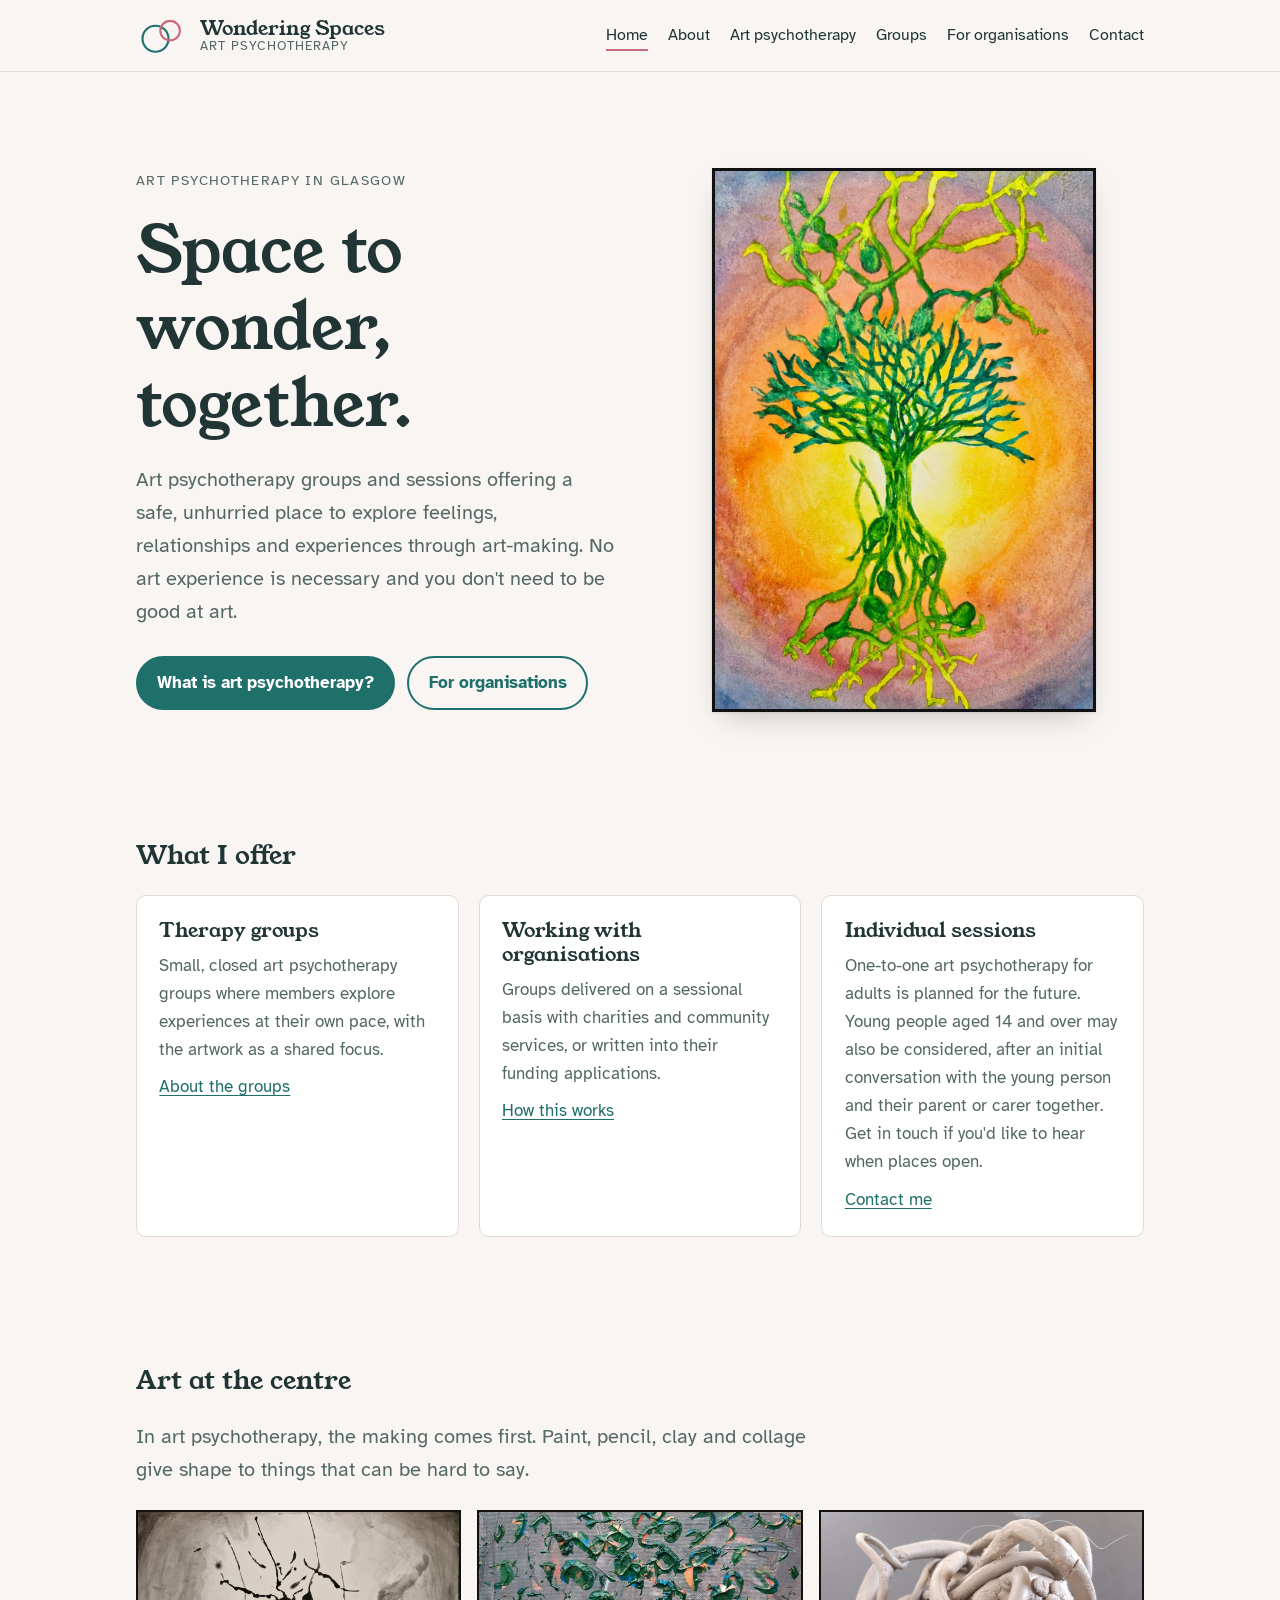
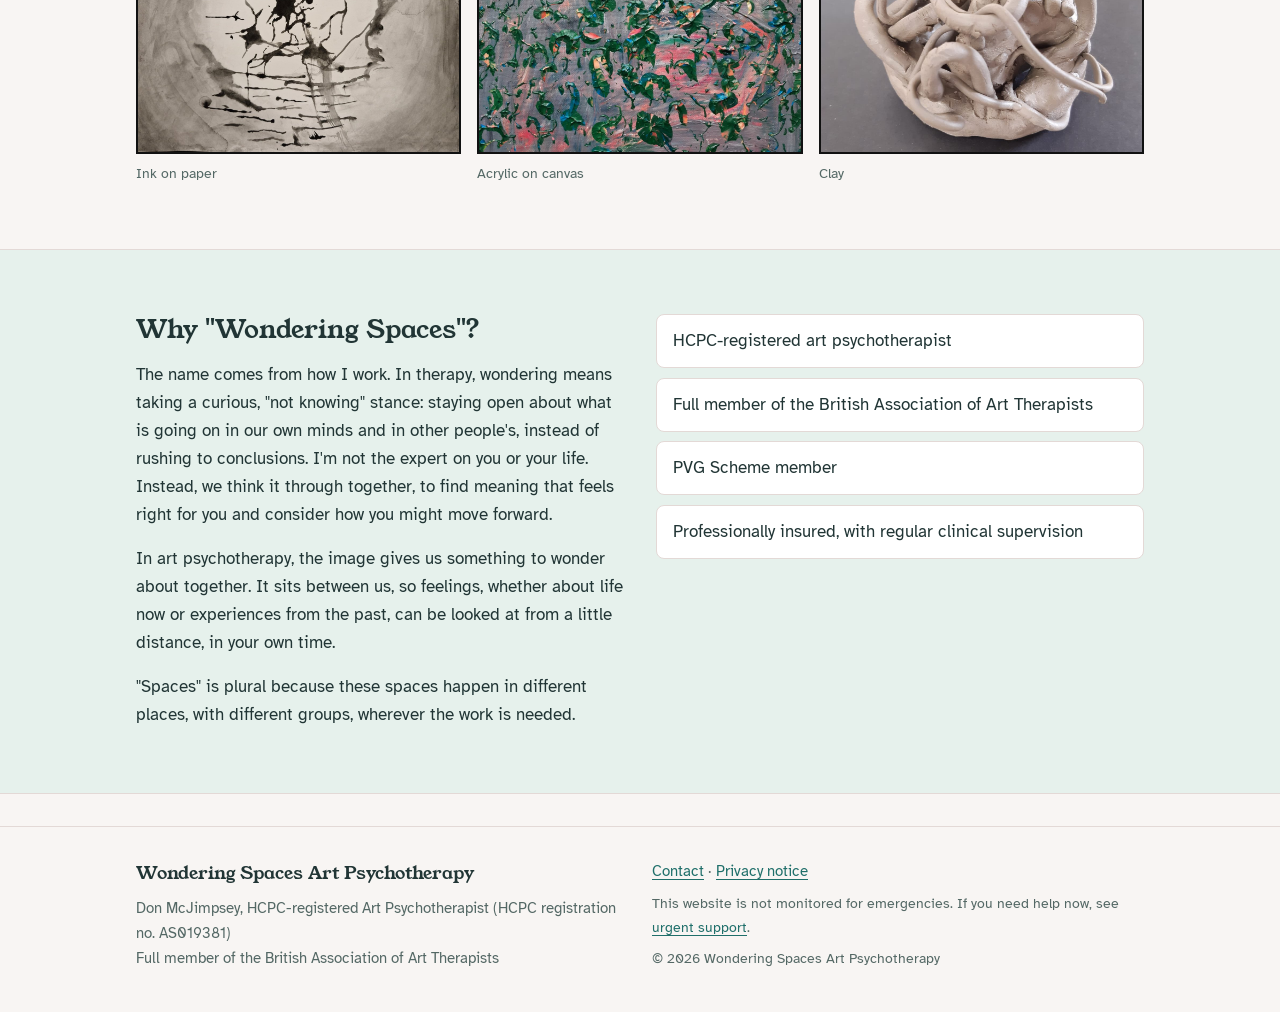
==== index.html @ 34ee5b7b "Add files via upload" ====
<!DOCTYPE html>
<html lang="en-GB">
<head>
<meta charset="utf-8">
<meta name="viewport" content="width=device-width, initial-scale=1">
<title>Wondering Spaces Art Psychotherapy</title>
<meta name="description" content="Art psychotherapy groups and sessions in Glasgow. A safe, curious space to explore feelings and relationships through art-making.">
<link rel="stylesheet" href="style.css">
</head>
<body>
<a class="skip" href="#main">Skip to content</a>
<header class="site-header">
  <div class="wrap header-inner">
    <a class="brand" href="index.html"><svg class="mark" viewBox="0 0 64 48" aria-hidden="true" focusable="false">
<circle cx="24" cy="28" r="16" class="mark-a" fill="none" stroke-width="2.6"/>
<circle cx="42" cy="18" r="12" class="mark-b" fill="none" stroke-width="2.6"/></svg><span>Wondering Spaces<small>Art Psychotherapy</small></span></a>
    <nav aria-label="Main"><ul>
<li><a href="index.html" aria-current="page">Home</a></li>
<li><a href="about.html">About</a></li>
<li><a href="art-psychotherapy.html">Art psychotherapy</a></li>
<li><a href="groups.html">Groups</a></li>
<li><a href="organisations.html">For organisations</a></li>
<li><a href="contact.html">Contact</a></li>
    </ul></nav>
  </div>
</header>
<main id="main">
<section class="hero">
  <div class="wrap hero-inner has-art">
   <div class="hero-text">
    <p class="eyebrow">Art psychotherapy in Glasgow</p>
    <h1>Space to wonder, together.</h1>
    <p class="lede">Art psychotherapy groups and sessions offering a safe, unhurried place to explore feelings, relationships and experiences through art-making. No art experience is necessary and you don't need to be good at art.</p>
    <div class="actions">
      <a class="btn" href="art-psychotherapy.html">What is art psychotherapy?</a>
      <a class="btn btn-quiet" href="organisations.html">For organisations</a>
    </div>
   </div>
    <figure class="hero-figure">
      <img src="images/art-tree.jpg" alt="Watercolour painting by Don: a green tree with branches reaching upwards and roots spreading downwards, set against a glowing circle of yellow and orange">
    </figure>
  </div>
</section>

<section class="wrap section">
  <h2>What I offer</h2>
  <div class="grid three">
    <article class="panel">
      <h3>Therapy groups</h3>
      <p>Small, closed art psychotherapy groups where members explore experiences at their own pace, with the artwork as a shared focus.</p>
      <a href="groups.html">About the groups</a>
    </article>
    <article class="panel">
      <h3>Working with organisations</h3>
      <p>Groups delivered on a sessional basis with charities and community services, or written into their funding applications.</p>
      <a href="organisations.html">How this works</a>
    </article>
    <article class="panel">
      <h3>Individual sessions</h3>
      <p>One-to-one art psychotherapy for adults is planned for the future. Young people aged 14 and over may also be considered, after an initial conversation with the young person and their parent or carer together. Get in touch if you'd like to hear when places open.</p>
      <a href="contact.html">Contact me</a>
    </article>
  </div>
</section>


<section class="wrap section">
  <h2>Art at the centre</h2>
  <p class="lede">In art psychotherapy, the making comes first. Paint, pencil, clay and collage give shape to things that can be hard to say.</p>
  <div class="art-strip">
    <figure><img src="images/art-2.jpg" alt="Black ink on paper by Don: spattered, branching marks spread out from a dense centre over soft grey washes, with horizontal drips below" loading="lazy"><figcaption>Ink on paper</figcaption></figure>
    <figure><img src="images/art-3.jpg" alt="Thick acrylic painting by Don: raised curls of deep green paint with flecks of blue and peach over a soft grey and pink background" loading="lazy"><figcaption>Acrylic on canvas</figcaption></figure>
    <figure><img src="images/art-4.jpg" alt="Small clay sculpture by Don: coils of grey clay loop and tangle around a rounded central form, on black card" loading="lazy"><figcaption>Clay</figcaption></figure>
  </div>
</section>

<section class="band">
  <div class="wrap band-inner">
    <div>
      <h2>Why "Wondering Spaces"?</h2>
      <p>The name comes from how I work. In therapy, wondering means taking a curious, "not knowing" stance: staying open about what is going on in our own minds and in other people's, instead of rushing to conclusions. I'm not the expert on you or your life. Instead, we think it through together, to find meaning that feels right for you and consider how you might move forward.</p>
      <p>In art psychotherapy, the image gives us something to wonder about together. It sits between us, so feelings, whether about life now or experiences from the past, can be looked at from a little distance, in your own time.</p>
      <p>"Spaces" is plural because these spaces happen in different places, with different groups, wherever the work is needed.</p>
    </div>
    <ul class="creds" aria-label="Professional standards">
      <li>HCPC-registered art psychotherapist</li>
      <li>Full member of the British Association of Art Therapists</li>
      <li>PVG Scheme member</li>
      <li>Professionally insured, with regular clinical supervision</li>
    </ul>
  </div>
</section>

</main>
<footer class="site-footer">
  <div class="wrap footer-inner">
    <div>
      <p class="footer-name">Wondering Spaces Art Psychotherapy</p>
      <p>Don McJimpsey, HCPC-registered Art Psychotherapist (HCPC registration no. AS019381)<br>Full member of the British Association of Art Therapists</p>
    </div>
    <div>
      <p><a href="contact.html">Contact</a> · <a href="privacy.html">Privacy notice</a></p>
      <p class="small">This website is not monitored for emergencies. If you need help now, see <a href="contact.html#urgent">urgent support</a>.</p>
      <p class="small">© 2026 Wondering Spaces Art Psychotherapy</p>
    </div>
  </div>
</footer>
</body>
</html>
---- style.css ----
/* Wondering Spaces Art Psychotherapy
   Layout: calm single column for reading, with a soft "studio wall" band;
   two overlapping circles (you, the other, and the image between) as the mark. */

/* Fonts stored with the site (SIL Open Font License) */
@font-face { font-family: "Young Serif"; src: url("fonts/young-serif-latin-400-normal.woff2") format("woff2"); font-weight: 400; font-style: normal; font-display: swap; }
@font-face { font-family: "Atkinson Hyperlegible"; src: url("fonts/atkinson-hyperlegible-latin-400-normal.woff2") format("woff2"); font-weight: 400; font-style: normal; font-display: swap; }
@font-face { font-family: "Atkinson Hyperlegible"; src: url("fonts/atkinson-hyperlegible-latin-400-italic.woff2") format("woff2"); font-weight: 400; font-style: italic; font-display: swap; }
@font-face { font-family: "Atkinson Hyperlegible"; src: url("fonts/atkinson-hyperlegible-latin-700-normal.woff2") format("woff2"); font-weight: 700; font-style: normal; font-display: swap; }

:root {
  --paper: #f8f5f3;        /* warm off-white with a hint of rose */
  --surface: #ffffff;
  --ink: #213535;          /* deep jade-black */
  --muted: #546865;
  --line: #e3d9d6;
  --accent: #1f6f6a;       /* jade/teal */
  --wash: #e6f1ec;         /* soft jade wash for the band */
  --overlap: #c96b7e;      /* warm rose: the shared space between */
  --blush: #f7e4e6;

  --display: "Young Serif", Georgia, "Times New Roman", serif;
  --body: "Atkinson Hyperlegible", "Segoe UI", system-ui, sans-serif;

  --step-0: 1.0625rem;
  --step-1: 1.25rem;
  --step-2: 1.6rem;
  --step-3: clamp(2rem, 1.4rem + 2.6vw, 3.1rem);
  --measure: 65ch;
  --gutter: clamp(16px, 4vw, 40px);
  color-scheme: light;
}

@media (prefers-color-scheme: dark) {
  :root {
    --paper: #151d1c;
    --surface: #1d2827;
    --ink: #ebf1ee;
    --muted: #adc0bb;
    --line: #34413f;
    --accent: #7cc7bd;
    --wash: #1a2b28;
    --overlap: #e391a2;
    --blush: #2b1f22;
    color-scheme: dark;
  }
}

*, *::before, *::after { box-sizing: border-box; }

html { -webkit-text-size-adjust: 100%; }

body {
  margin: 0;
  background: var(--paper);
  color: var(--ink);
  font-family: var(--body);
  font-size: var(--step-0);
  line-height: 1.65;
}

img { max-width: 100%; height: auto; }

a { color: var(--accent); text-underline-offset: 3px; text-decoration-thickness: 1px; }
a:hover { text-decoration-thickness: 2px; }
:focus-visible { outline: 3px solid var(--overlap); outline-offset: 3px; border-radius: 2px; }

h1, h2, h3 {
  font-family: var(--display);
  font-weight: 400;
  line-height: 1.2;
  text-wrap: balance;
  margin: 0;
}
h1 { font-size: var(--step-3); }
h2 { font-size: var(--step-2); }
h3 { font-size: var(--step-1); }

.wrap {
  width: 100%;
  max-width: 68rem;
  margin-inline: auto;
  padding-inline: var(--gutter);
}

.skip {
  position: absolute; left: -999px; top: 0;
  background: var(--ink); color: var(--paper); padding: 0.5rem 1rem;
}
.skip:focus { left: 1rem; top: 1rem; z-index: 10; }

/* Header */
.site-header { border-bottom: 1px solid var(--line); background: var(--paper); }
.header-inner {
  display: flex; flex-wrap: wrap; align-items: center;
  justify-content: space-between; gap: 0.75rem 2rem;
  padding-block: 1rem;
}
.brand {
  display: flex; align-items: center; gap: 0.75rem;
  color: var(--ink); text-decoration: none;
  font-family: var(--display); font-size: 1.25rem; line-height: 1.1;
}
.brand small {
  display: block; font-family: var(--body); font-size: 0.8rem;
  letter-spacing: 0.08em; text-transform: uppercase; color: var(--muted);
}
.mark { width: 52px; height: auto; color: var(--accent); flex: none; }
.mark-fill { fill: var(--overlap); }

nav ul {
  list-style: none; margin: 0; padding: 0;
  display: flex; flex-wrap: wrap; gap: 0.25rem 1.25rem;
}
nav a {
  color: var(--ink); text-decoration: none; font-size: 0.98rem;
  padding-block: 0.25rem; border-bottom: 2px solid transparent;
}
nav a:hover { border-bottom-color: var(--line); }
nav a[aria-current="page"] { border-bottom-color: var(--overlap); }

/* Hero */
.hero { padding-block: clamp(3rem, 8vw, 6rem) clamp(2.5rem, 6vw, 4rem); }
.hero-inner { display: grid; gap: 1.25rem; }
.hero h1 { font-size: clamp(2.4rem, 1.6rem + 3.6vw, 4rem); max-width: 14ch; }

.eyebrow {
  margin: 0; font-size: 0.85rem; letter-spacing: 0.1em;
  text-transform: uppercase; color: var(--muted);
}
.lede { font-size: var(--step-1); color: var(--muted); max-width: 52ch; margin: 0; }

.actions { display: flex; flex-wrap: wrap; gap: 0.75rem; margin-top: 0.5rem; }
.btn {
  display: inline-block; padding: 0.7rem 1.2rem; border-radius: 999px;
  background: var(--accent); color: var(--paper); text-decoration: none;
  font-weight: 700; border: 2px solid var(--accent);
}
.btn:hover { text-decoration: none; filter: brightness(1.08); }
.btn-quiet { background: transparent; color: var(--accent); }

/* Sections */
.section { padding-block: clamp(2.5rem, 6vw, 4rem); display: grid; gap: 1.5rem; }

.grid { display: grid; gap: 1.25rem; }
.grid.three { grid-template-columns: repeat(auto-fit, minmax(min(100%, 16rem), 1fr)); }

.panel {
  background: var(--surface); border: 1px solid var(--line);
  border-radius: 10px; padding: 1.4rem;
  display: grid; gap: 0.6rem; align-content: start; min-width: 0;
}
.panel p { margin: 0; color: var(--muted); }
.panel ul { margin: 0; padding-left: 1.2rem; }

.band { background: var(--wash); border-block: 1px solid var(--line); }
.band-inner {
  padding-block: clamp(2.5rem, 6vw, 4rem);
  display: grid; gap: 2rem;
  grid-template-columns: repeat(auto-fit, minmax(min(100%, 20rem), 1fr));
  align-items: start;
}
.band-inner > div { display: grid; gap: 1rem; min-width: 0; }
.band-inner p { margin: 0; max-width: var(--measure); }

.creds { list-style: none; margin: 0; padding: 0; display: grid; gap: 0.6rem; }
.creds li {
  padding: 0.75rem 1rem; background: var(--surface);
  border: 1px solid var(--line); border-radius: 8px;
}

/* Long-form pages */
.prose { max-width: calc(var(--measure) + 2 * var(--gutter)); gap: 1rem; }
.prose > p, .prose li { max-width: var(--measure); }
.prose p { margin: 0; }
.prose h2 { margin-top: 1.5rem; }
.prose ul, .prose ol { margin: 0; padding-left: 1.3rem; display: grid; gap: 0.4rem; }
.prose .lede { margin-bottom: 0.5rem; }

.cols { columns: 2 16rem; column-gap: 2rem; display: block !important; }
.cols li { break-inside: avoid; margin-bottom: 0.4rem; }

.values { list-style: none; padding-left: 0 !important; }
.values li { padding-left: 1rem; border-left: 3px solid var(--overlap); }

.tag {
  justify-self: start; font-size: 0.85rem; letter-spacing: 0.06em;
  text-transform: uppercase; color: var(--accent); margin-top: -0.4rem !important;
}

.note {
  background: var(--surface); border: 1px solid var(--line);
  border-radius: 10px; padding: 1.4rem; display: grid; gap: 0.75rem;
  margin-block: 0.5rem;
}
.note h2 { margin-top: 0; font-size: var(--step-1); }
.note.urgent { border-color: var(--overlap); }

.facts { margin: 0; display: grid; border-top: 1px solid var(--line); }
.facts > div {
  display: grid; grid-template-columns: minmax(7rem, 11rem) 1fr; gap: 1rem;
  padding-block: 0.7rem; border-bottom: 1px solid var(--line);
}
.facts dt { font-weight: 700; }
.facts dd { margin: 0; min-width: 0; overflow-wrap: anywhere; }
@media (max-width: 30rem) { .facts > div { grid-template-columns: 1fr; gap: 0.2rem; } }

.split { display: grid; gap: 1.25rem; grid-template-columns: repeat(auto-fit, minmax(min(100%, 16rem), 1fr)); }

.cta-line { margin-top: 1rem !important; font-size: var(--step-1); }

/* Footer */
.site-footer { border-top: 1px solid var(--line); margin-top: 2rem; }
.footer-inner {
  padding-block: 2rem; display: grid; gap: 1.5rem;
  grid-template-columns: repeat(auto-fit, minmax(min(100%, 18rem), 1fr));
  color: var(--muted); font-size: 0.95rem;
}
.footer-inner p { margin: 0 0 0.5rem; }
.footer-name { font-family: var(--display); color: var(--ink); font-size: 1.1rem; }
.small { font-size: 0.88rem; }

@media (prefers-reduced-motion: reduce) {
  * { transition: none !important; animation: none !important; }
}

/* Art */
.hero-inner.has-art {
  grid-template-columns: repeat(auto-fit, minmax(min(100%, 22rem), 1fr));
  align-items: center; gap: clamp(1.5rem, 4vw, 3rem);
}
.hero-text { display: grid; gap: 1.25rem; min-width: 0; }
.hero-figure { margin: 0; }
.hero-figure img, .art-strip img, .page-figure img {
  display: block; width: 100%; height: auto; aspect-ratio: 4 / 3; object-fit: cover;
  border-radius: 6px; background: var(--blush);
}
.hero-figure img {
  aspect-ratio: auto; object-fit: contain; border-radius: 0;
  border: 3px solid #111111;
  box-shadow: 0 1px 2px rgb(0 0 0 / 0.08), 0 12px 32px -12px rgb(0 0 0 / 0.25);
}
figcaption { font-size: 0.88rem; color: var(--muted); margin-top: 0.5rem; }

.art-strip {
  display: grid; gap: 1rem;
  grid-template-columns: repeat(auto-fit, minmax(min(100%, 14rem), 1fr));
}
.art-strip figure { margin: 0; min-width: 0; }

.page-figure { margin: 0.5rem 0; max-width: var(--measure); }

.btn { color: #ffffff; }
@media (prefers-color-scheme: dark) { .btn { color: var(--paper); } }
.btn-quiet { color: var(--accent); }

.about-intro {
  display: grid; gap: 1.5rem; align-items: center;
  grid-template-columns: minmax(0, 13rem) minmax(0, 1fr);
}
.about-text { display: grid; gap: 1rem; min-width: 0; }
.portrait { margin: 0; }
.portrait img {
  display: block; width: 100%; height: auto; aspect-ratio: 4 / 5; object-fit: cover;
  border-radius: 999px 999px 12px 12px; background: var(--wash);
  border: 4px solid var(--blush);
}
@media (max-width: 34rem) {
  .about-intro { grid-template-columns: 1fr; }
  .portrait { max-width: 11rem; }
}

.page-figure img.whole { aspect-ratio: auto; object-fit: contain; }

/* Fine black frame on all artwork (portrait excluded) */
.art-strip img, .page-figure img {
  border: 2px solid #111111;
  border-radius: 0;
}

.benefits {
  grid-template-columns: repeat(2, minmax(0, 1fr));
  column-gap: 2rem;
}
.benefits li { max-width: none; }
.benefits .wide { grid-column: 1 / -1; }
@media (max-width: 34rem) { .benefits { grid-template-columns: 1fr; } }

.mark-a { stroke: var(--accent); }
.mark-b { stroke: var(--overlap); }

/* Portrait artwork in the hero: keep it from dominating the page */
.hero-figure { display: flex; justify-content: center; }
.hero-figure img { width: auto; max-width: 100%; max-height: 34rem; }
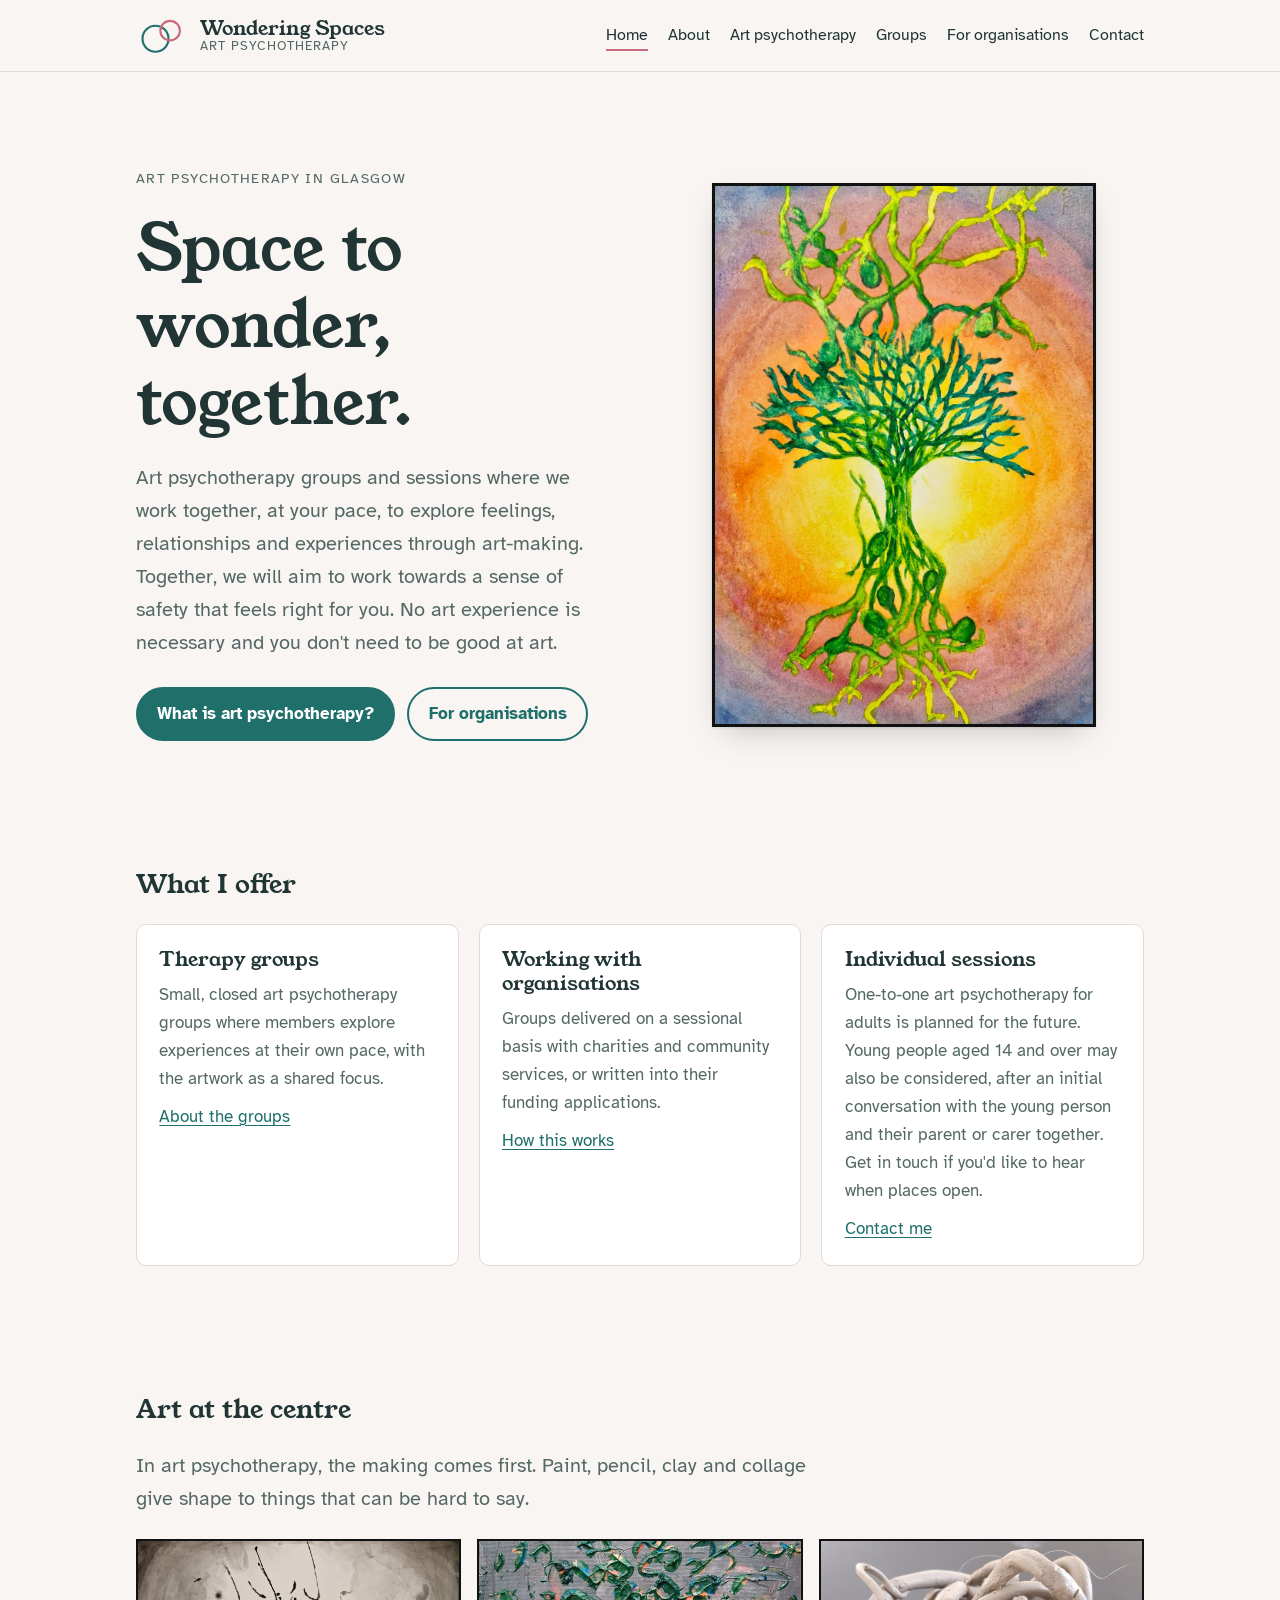
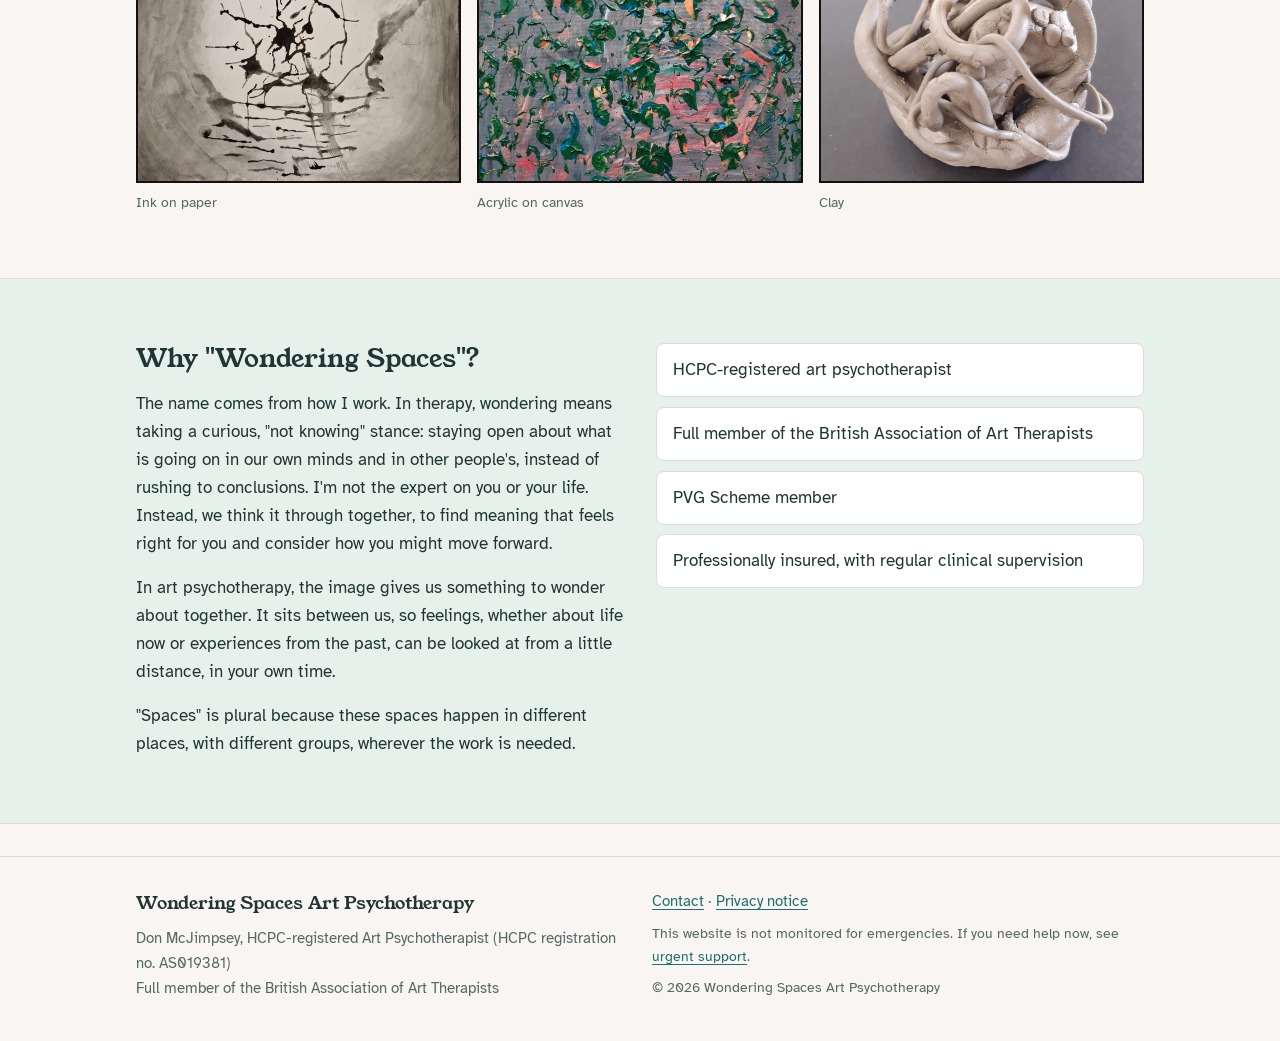
==== commit 1b07fe81: "Add files via upload" ====
--- a/index.html
+++ b/index.html
@@ -4,7 +4,7 @@
 <meta charset="utf-8">
 <meta name="viewport" content="width=device-width, initial-scale=1">
 <title>Wondering Spaces Art Psychotherapy</title>
-<meta name="description" content="Art psychotherapy groups and sessions in Glasgow. A safe, curious space to explore feelings and relationships through art-making.">
+<meta name="description" content="Art psychotherapy groups and sessions in Glasgow. A collaborative, unhurried space to explore feelings and relationships through art-making.">
 <link rel="stylesheet" href="style.css">
 </head>
 <body>
@@ -30,7 +30,7 @@
    <div class="hero-text">
     <p class="eyebrow">Art psychotherapy in Glasgow</p>
     <h1>Space to wonder, together.</h1>
-    <p class="lede">Art psychotherapy groups and sessions offering a safe, unhurried place to explore feelings, relationships and experiences through art-making. No art experience is necessary and you don't need to be good at art.</p>
+    <p class="lede">Art psychotherapy groups and sessions where we work together, at your pace, to explore feelings, relationships and experiences through art-making. Together, we will aim to work towards a sense of safety that feels right for you. No art experience is necessary and you don't need to be good at art.</p>
     <div class="actions">
       <a class="btn" href="art-psychotherapy.html">What is art psychotherapy?</a>
       <a class="btn btn-quiet" href="organisations.html">For organisations</a>
--- a/style.css
+++ b/style.css
@@ -279,8 +279,7 @@
 }
 
 .benefits {
-  grid-template-columns: repeat(2, minmax(0, 1fr));
-  column-gap: 2rem;
+  grid-template-columns: 1fr;
 }
 .benefits li { max-width: none; }
 .benefits .wide { grid-column: 1 / -1; }
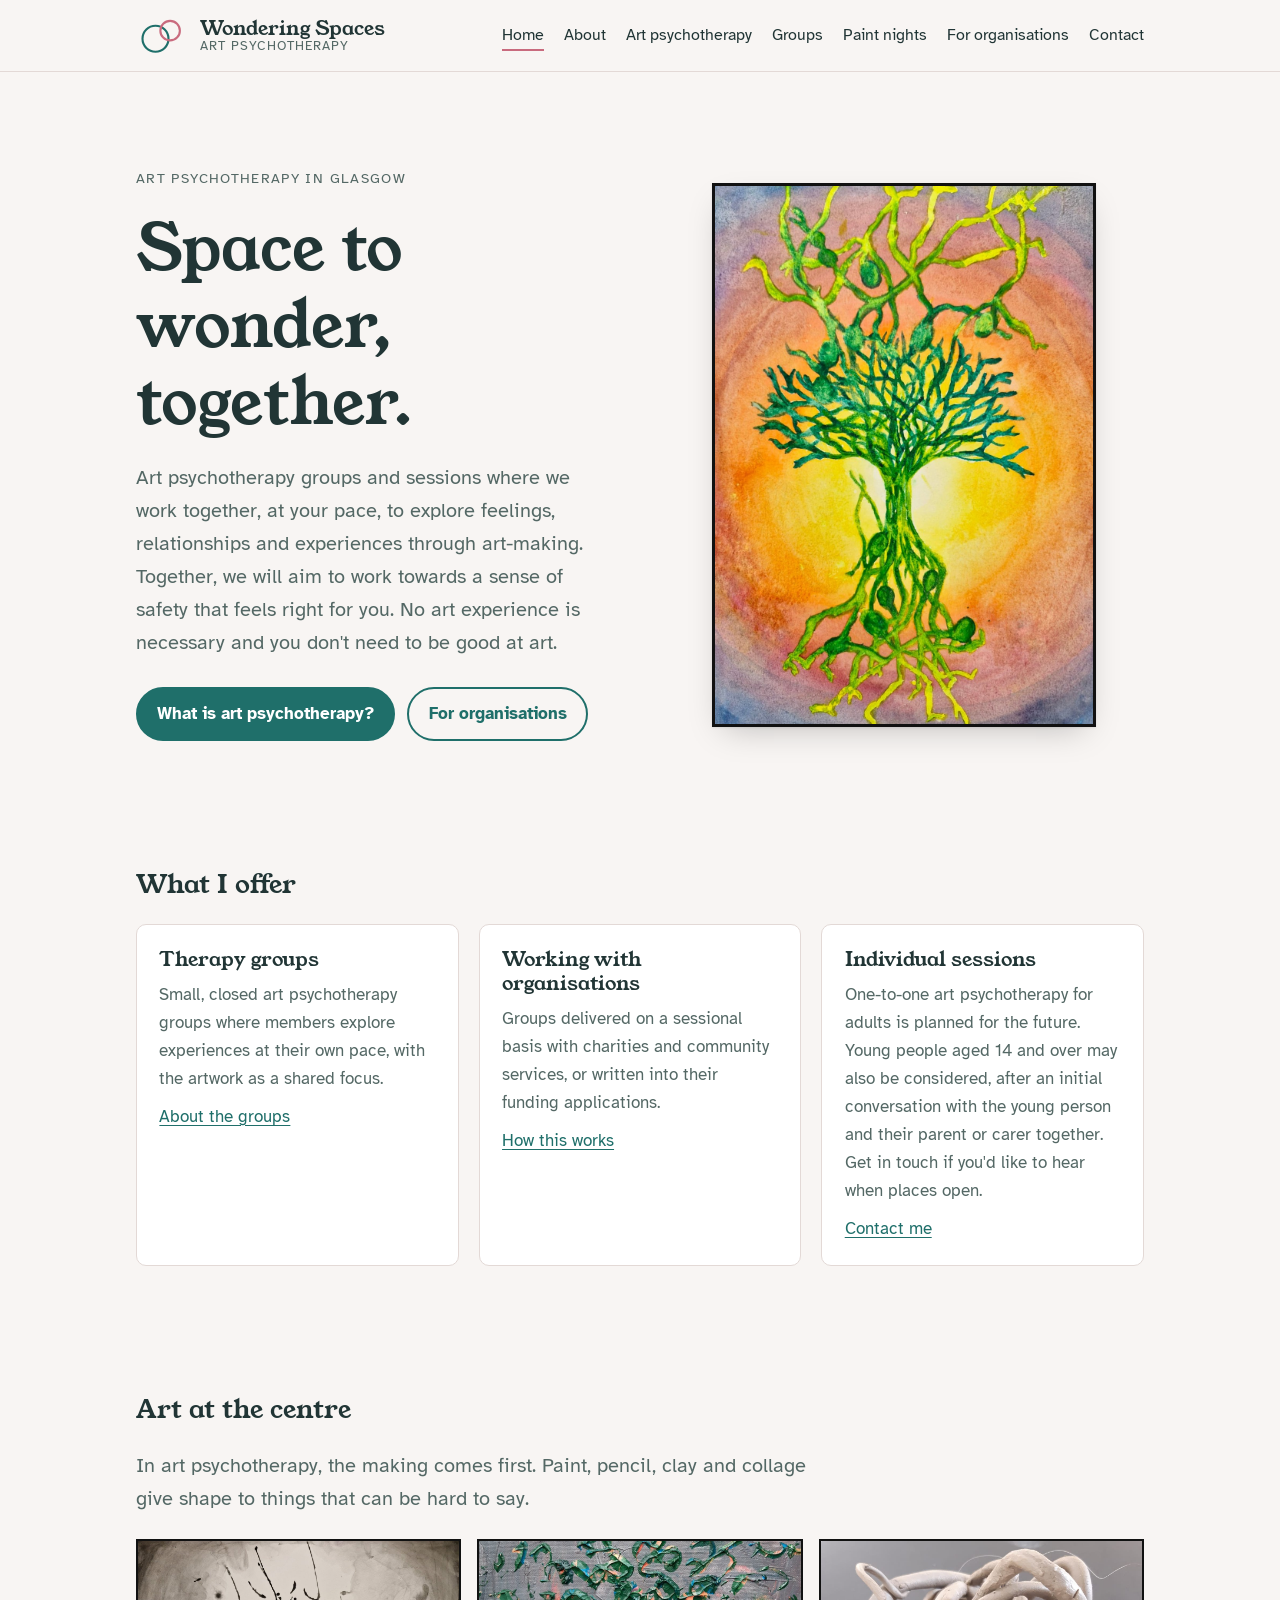
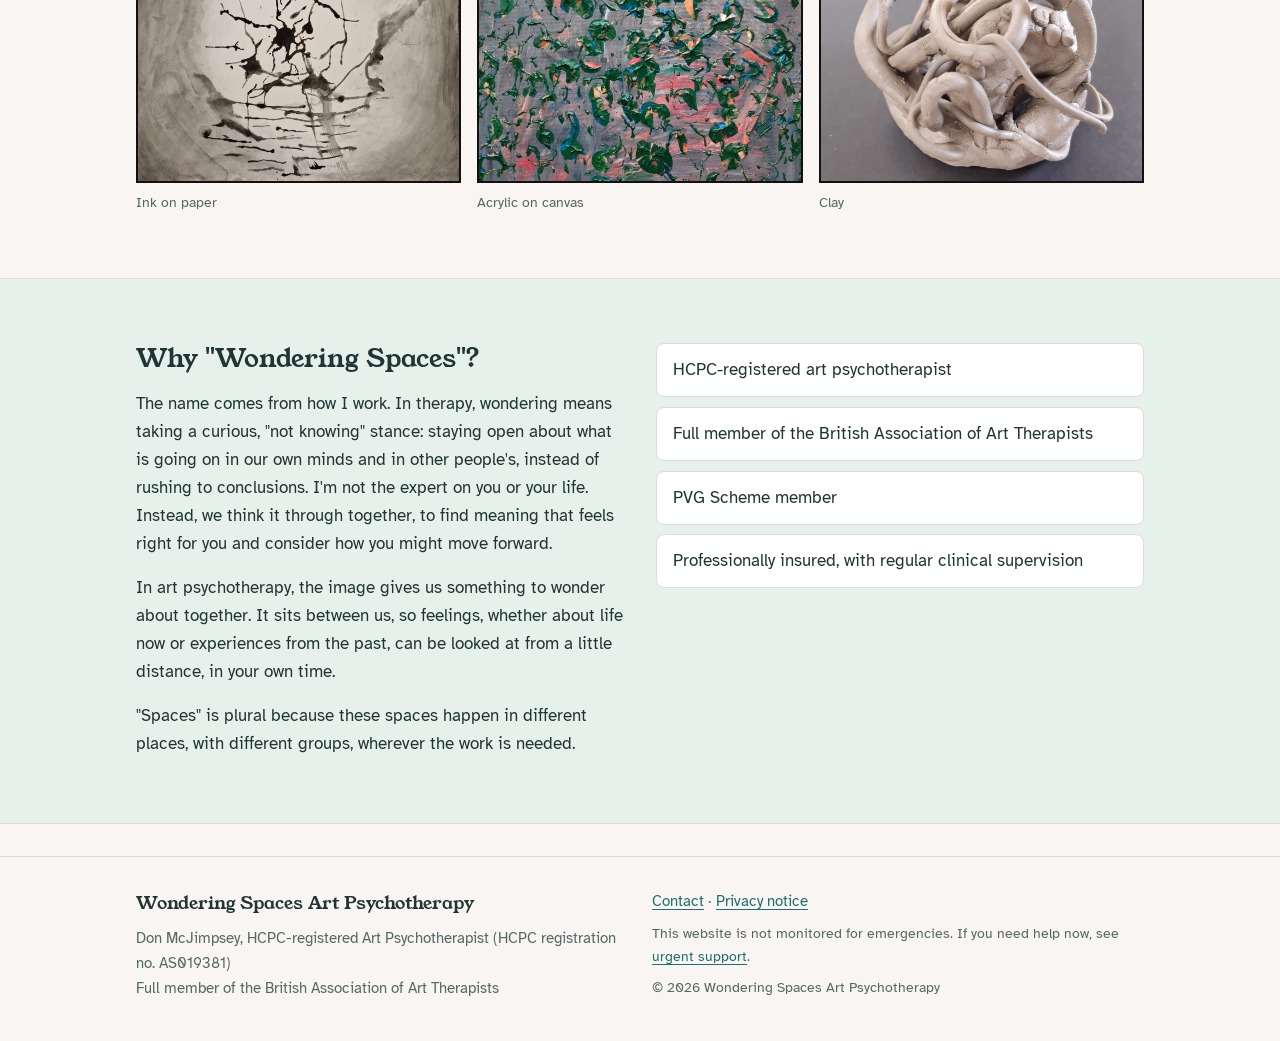
==== commit 3e981027: "Add files via upload" ====
--- a/index.html
+++ b/index.html
@@ -19,6 +19,7 @@
 <li><a href="about.html">About</a></li>
 <li><a href="art-psychotherapy.html">Art psychotherapy</a></li>
 <li><a href="groups.html">Groups</a></li>
+<li><a href="paint-nights.html">Paint nights</a></li>
 <li><a href="organisations.html">For organisations</a></li>
 <li><a href="contact.html">Contact</a></li>
     </ul></nav>
